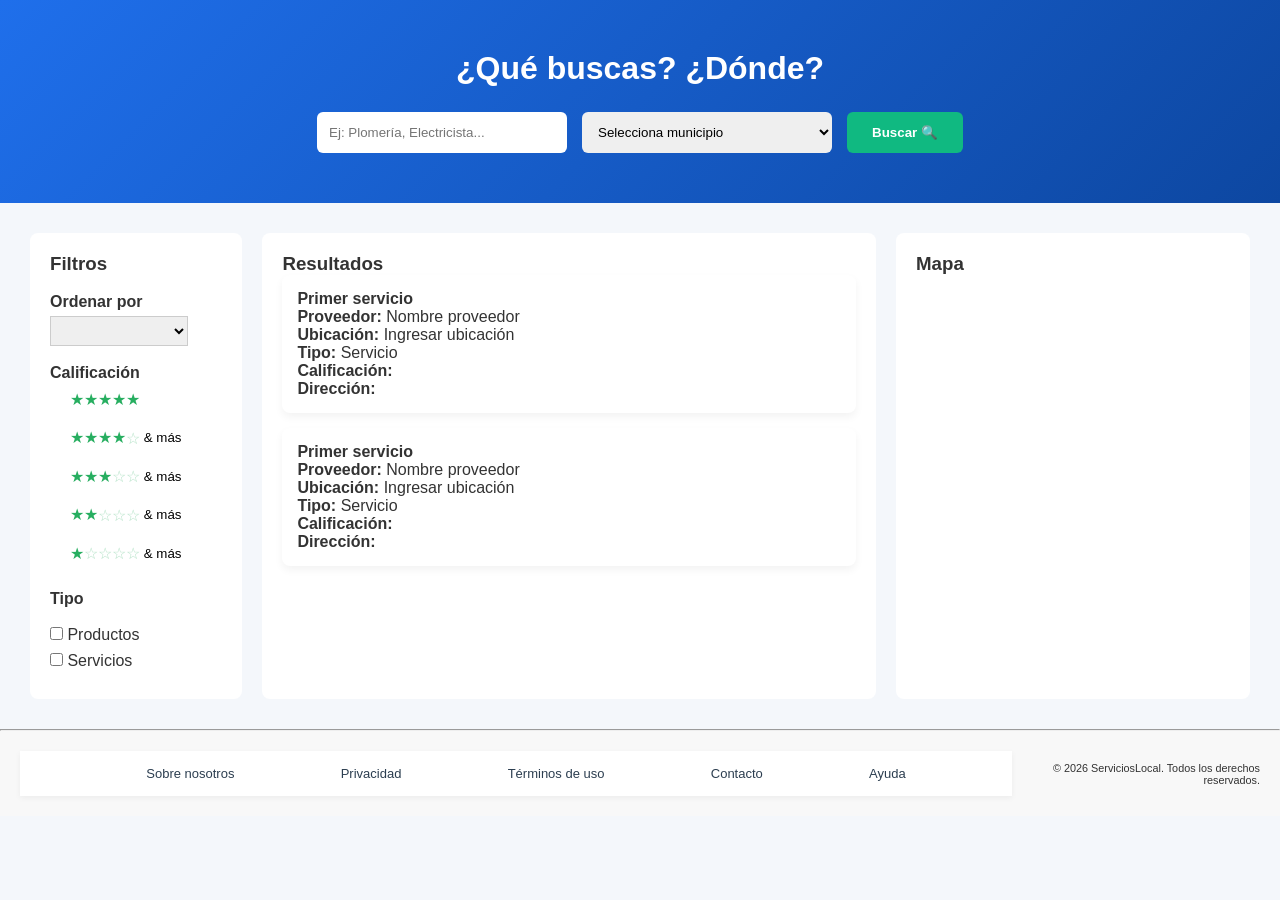
==== index.html @ 62967c78 "cambios" ====
<!DOCTYPE html>
<html lang="es">

<head>
    <meta charset="UTF-8">
    <title>Servicios y productos aérea metropolitana</title>
    <meta name="viewport" content="width=device-width, initial-scale=1.0">
    <link rel="stylesheet" href="css/styles.css">
    <link rel="stylesheet" href="css/header.css">
    <link rel="stylesheet" href="css/filtros.css">
    <link rel="stylesheet" href="css/footer.css">
</head>

<body>

    <!-- NAVBAR --.>
    <header>
        <nav class="main-nav">
            <nav class="nav1">
                <h1>
                    <span class="nombre-servicios">Servicios</span><span class="nombre-local">Local</span>
                </h1>
            </nav>
            <nav class="navbar links-nav">
                <a href="#"> Categorias</a>
                <a href="#"> Publicar Servicios</a>
                <a href="#"> Iniciar Sesión</a>
                <button class="button-header" type="submit" class="search-button">Buscar 🔍</button>
            </nav>
        </nav>

    </header>

    <!-- HERO BUSCADOR -->
    <section class="hero">
        <h1>¿Qué buscas? ¿Dónde?</h1>

        <div class="search-box">
            <input type="text" placeholder="Ej: Plomería, Electricista...">

            <select>
                <option value="">Selecciona municipio</option>
                <option>Medellín</option>
                <option>Bello</option>
                <option>Envigado</option>
                <option>Itagüí</option>
                <option>Sabaneta</option>
                <option>La Estrella</option>
                <option>Copacabana</option>
                <option>Girardota</option>
                <option>Caldas</option>
            </select>

            <button type="submit" class="search-button">Buscar 🔍</button>
        </div>
    </section>

    <!-- CONTENIDO PRINCIPAL -->
    <main class="layout">

        <!-- FILTROS -->
        <aside class="filters">
            <div>
                <h3>Filtros</h3>
            </div>
            <br>
            <div>
                <h4>Ordenar por</h4>
            </div>
            <div>
                <select>
                    <option value=""></option>
                    <option> Tipo</option>
                    <option> Servicio</option>
                    <option> Producto</option>
                    <option> Municipio</option>
                    <option> Calificación</option>
                </select>
            </div>
            <br>
            <div>
                <h4>Calificación</h4>
            </div>
            <div class="filtros-clasi-wrap">
                <button class="filtro-clasi" type="button"><span class="star-llena">★★★★★</span></button>
                <button class="filtro-clasi" type="button"><span class="star-llena">★★★★</span><span
                        class="star-vacia">☆</span> & más</button>
                <button class="filtro-clasi" type="button"><span class="star-llena">★★★</span><span
                        class="star-vacia">☆☆</span> & más</button>
                <button class="filtro-clasi" type="button"><span class="star-llena">★★</span><span
                        class="star-vacia">☆☆☆</span> & más</button>
                <button class="filtro-clasi" type="button"><span class="star-llena">★</span><span
                        class="star-vacia">☆☆☆☆</span> & más</button>
            </div>
            <br>
            <div>
                <div><h4>Tipo</h4></div>
                <br>
                <div class="vertical-checkbox">
                <label>
                    <input type="checkbox" name="Productos" value="valor1">
                    Productos</label>
                <label>
                    <input type="checkbox" name="Servicios" value="valor2">
                    Servicios</label>
                </div>

            </div>

        </aside>

        <!-- RESULTADOS -->
        <section class="results">
            <h3>Resultados</h3>

            <div class="card">
                <h4>Primer servicio</h4>
                <p><strong>Proveedor:</strong> Nombre proveedor</p>
                <p><strong>Ubicación:</strong> Ingresar ubicación</p>
                <p><strong>Tipo:</strong> Servicio</p>
                <p><strong>Calificación:</strong> </p>
                <p><strong>Dirección:</strong> </p>
            </div>

            <div class="card">
                <h4>Primer servicio</h4>
                <p><strong>Proveedor:</strong> Nombre proveedor</p>
                <p><strong>Ubicación:</strong> Ingresar ubicación</p>
                <p><strong>Tipo:</strong> Servicio</p>
                <p><strong>Calificación:</strong> </p>
                <p><strong>Dirección:</strong> </p>
            </div>

        </section>

        <!-- MAPA -->
        <aside class="map">
            <h3>Mapa</h3>
            <iframe
                src="https://www.google.com/maps/embed?pb=!1m14!1m12!1m3!1d31729.484888366733!2d-75.6091692!3d6.2392506!2m3!1f0!2f0!3f0!3m2!1i1024!2i768!4f13.1!5e0!3m2!1ses!2sco!4v1772142961700!5m2!1ses!2sco"
                loading="lazy" allowfullscreen="" referrerpolicy="no-referrer-when-downgrade"></iframe>
        </aside>

    </main>

    <hr>
    <footer>
        <nav class="main-nav">
            <nav class="navbar links-foot">
                <a href="#"> Sobre nosotros</a>
                <a href="#"> Privacidad</a>
                <a href="#"> Términos de uso</a>
                <a href="#"> Contacto</a>
                <a href="#"> Ayuda</a>
            </nav>
        </nav>
        <p>&copy; 2026 ServiciosLocal. Todos los derechos reservados.</p>
    </footer>

</body>

</html>
---- css/styles.css ----
* {
    margin: 0;
    padding: 0;
    box-sizing: border-box;
    
}

body {
    font-family: 'Segoe UI', Arial, sans-serif;
    background-color: #f4f7fb;
    color: #333;
}


/* HERO */
.hero {
    background: linear-gradient(135deg, #1f6feb, #0d47a1);
    color: white;
    padding: 50px 20px;
    text-align: center;
}

.hero h1 {
    margin-bottom: 25px;
    font-size: 32px;
}

.search-box {
    display: flex;
    justify-content: center;
    gap: 15px;
    flex-wrap: wrap;
}

.search-box input,
.search-box select {
    padding: 12px;
    width: 250px;
    border-radius: 6px;
    border: none;
}

.search-box button {
    padding: 12px 25px;
    background: #10B981;
    border: none;
    border-radius: 6px;
    font-weight: bold;
    color: white;
    cursor: pointer;
}

/* LAYOUT */
.layout {
    display: grid;
    grid-template-columns: 18fr 52fr 30fr;
    gap: 20px;
    padding: 30px;
}

/* RESULTADOS */
.results {
    background: white;
    padding: 20px;
    border-radius: 8px;
}

.card {
    background: #ffffff;
    padding: 15px;
    border-radius: 8px;
    margin-bottom: 15px;
    box-shadow: 0 4px 8px rgba(0,0,0,0.05);
}

/* MAPA */
.map {
    background: white;
    padding: 20px;
    border-radius: 8px;
}

.map iframe {
    width: 100%;
    height: 400px;
    border: none;
    border-radius: 8px;
}

/* RESPONSIVE */
@media (max-width: 900px) {
    .layout {
        grid-template-columns: 1fr;
    }

    .filters, .map {
        order: 2;
    }

    .results {
        order: 1;
    }
}
---- css/header.css ----
.navbar {
    display: flex;
    align-items: center;
    gap: 20px;
    background: white;
    padding: 15px 40px;
    box-shadow: 0 2px 6px rgba(0,0,0,0.05);
}

.search-nav {
    display: flex;
    align-items: center;
    justify-content: flex-end;
    flex: 1;
    order: 1;
}
.nombre-servicios {
    font-size: 30px;
    font-weight: bold;
    color: #2563EB;
}
.nombre-local {
    font-size: 30px;
    font-weight: bold;
    color: #10B981;
}
.main-nav {
    display: flex;
    align-items: center;
}
.search-input {
    width: 400px;
    padding: 10px;
    border-radius: 5px;
}
form {
    display: flex;
    gap: 10px;
    align-items: center;
    justify-content: center;
}
.button-header {
    padding: 10px 20px;
    background-color: #2563EB;
    color: white;
    border: none;
    border-radius: 5px;
    cursor: pointer;
}
.nav1 {
    display: flex;
    justify-content: flex-start;
    flex: 1;
    order: 1;
    margin-left: 20px;
}

.links-nav {
    display: flex;
    align-items: center;
    justify-content: flex-end;
    flex: 1;
    order: 2;
    gap: 20px;
    background-color: none;
}

.navbar a {
    text-decoration: none;
    margin-left: 20px;
    color: #2c3e50;
    font-weight: 500;
}
---- css/filtros.css ----
/* FILTROS */
.filters {
    background: white;
    padding: 20px;
    border-radius: 8px;
}

.filters select {
    width: 80%;
    height: 30px;
    border: 1px solid #ccc;
    padding: 5px;
    margin-top: 5px;
}
.filtro-clasi {
    padding: 10px 20px;
    background-color: transparent;
    border: none;
    border-radius: 5px;
    cursor: pointer;
    transition: background-color 0.3s ease;
    text-align: left;
}
.filtro-clasi:hover {
    background-color: #f0f0f0;
}
.star-llena {
    color: #27ae60;
    font-size: 1.2em;
    line-height: 1;
    vertical-align: middle;
}

.star-vacia {
    color: #27ae60;
    font-size: 1.2em;
    line-height: 1;
    vertical-align: middle;
    opacity: 0.35;
}

.filtros-clasi-wrap {
    display: flex;
    flex-direction: column;
    gap: 2px;
}

.vertical-checkbox label {
    display: block;
    margin-bottom: 8px;
  }
---- css/footer.css ----
.links-foot {
    display: flex;
    align-items: center;
    justify-content: space-evenly;
    gap: 20px;
    background-color: none;
    width: 100%;
}
footer{
    display: flex;
    align-items: center;
    background-color: #f8f8f8;
    padding: 20px;
    font-size: small;
    display: grid;
    grid-template-columns: 80fr 20fr;

}
footer > p{
    text-align: right;
    flex: 1;
    font-size: smaller;
}
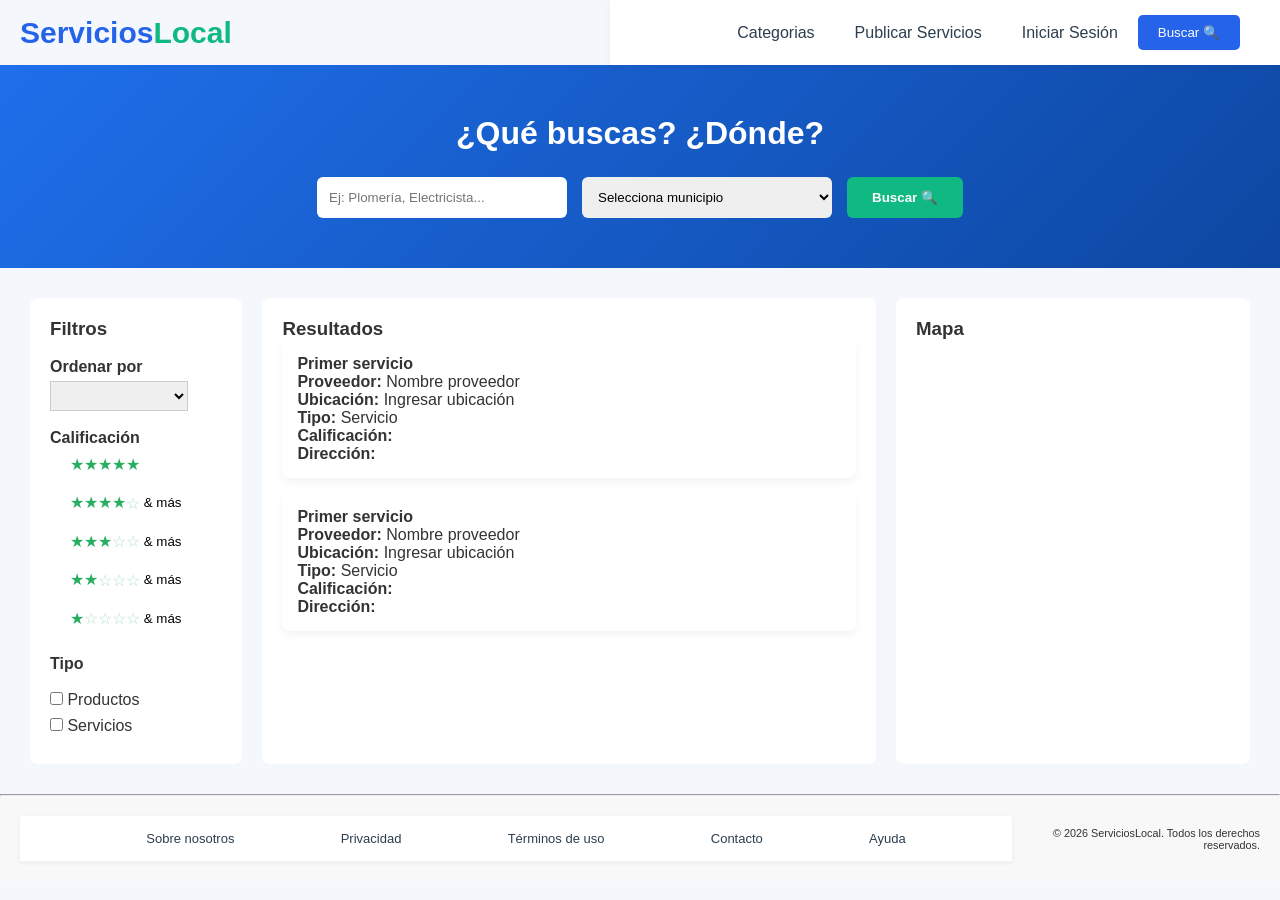
==== commit e5a389de: "Principal" ====
--- a/index.html
+++ b/index.html
@@ -13,7 +13,7 @@
 
 <body>
 
-    <!-- NAVBAR --.>
+    <!-- NAVBAR -->
     <header>
         <nav class="main-nav">
             <nav class="nav1">
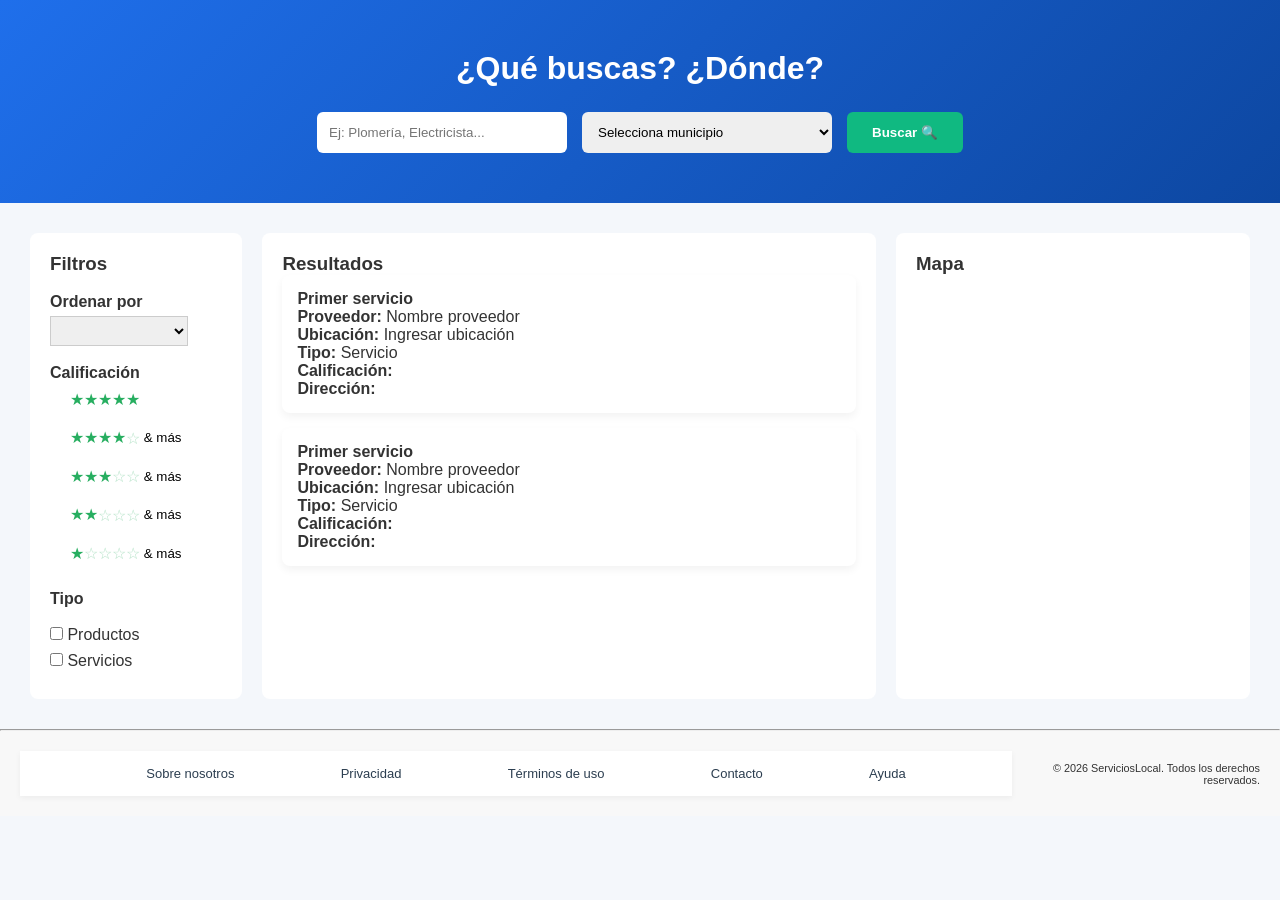
==== commit de0b72dc: "Revert "Principal" This reverts commit e5a389deef6920fab76e0f1150cbebae7aca3828." ====
--- a/index.html
+++ b/index.html
@@ -13,7 +13,7 @@
 
 <body>
 
-    <!-- NAVBAR -->
+    <!-- NAVBAR --.>
     <header>
         <nav class="main-nav">
             <nav class="nav1">
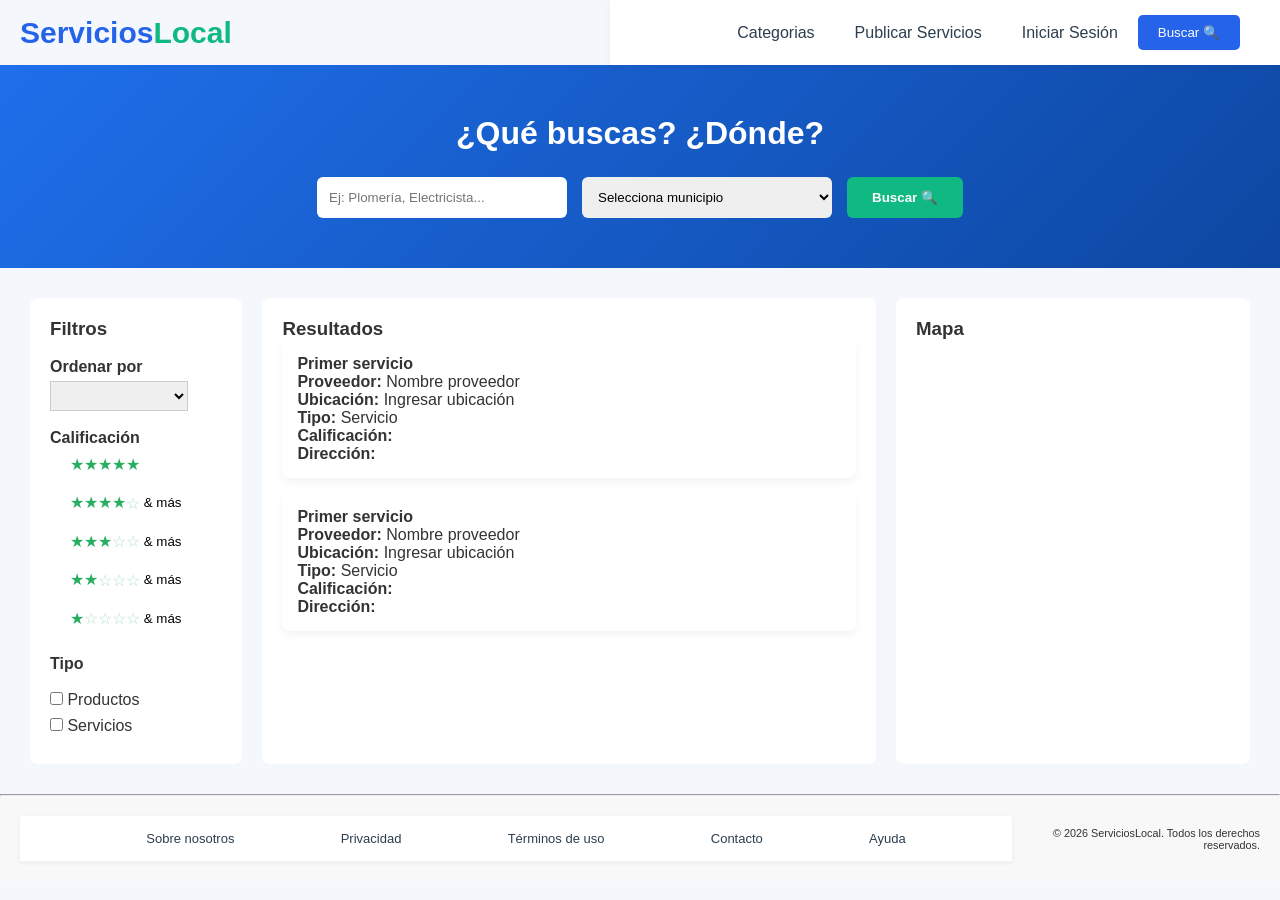
==== commit 0232e14f: "Reapply "Principal" This reverts commit de0b72dcaa52be8d0424aa685a85e607bd64a0fa." ====
--- a/index.html
+++ b/index.html
@@ -13,7 +13,7 @@
 
 <body>
 
-    <!-- NAVBAR --.>
+    <!-- NAVBAR -->
     <header>
         <nav class="main-nav">
             <nav class="nav1">
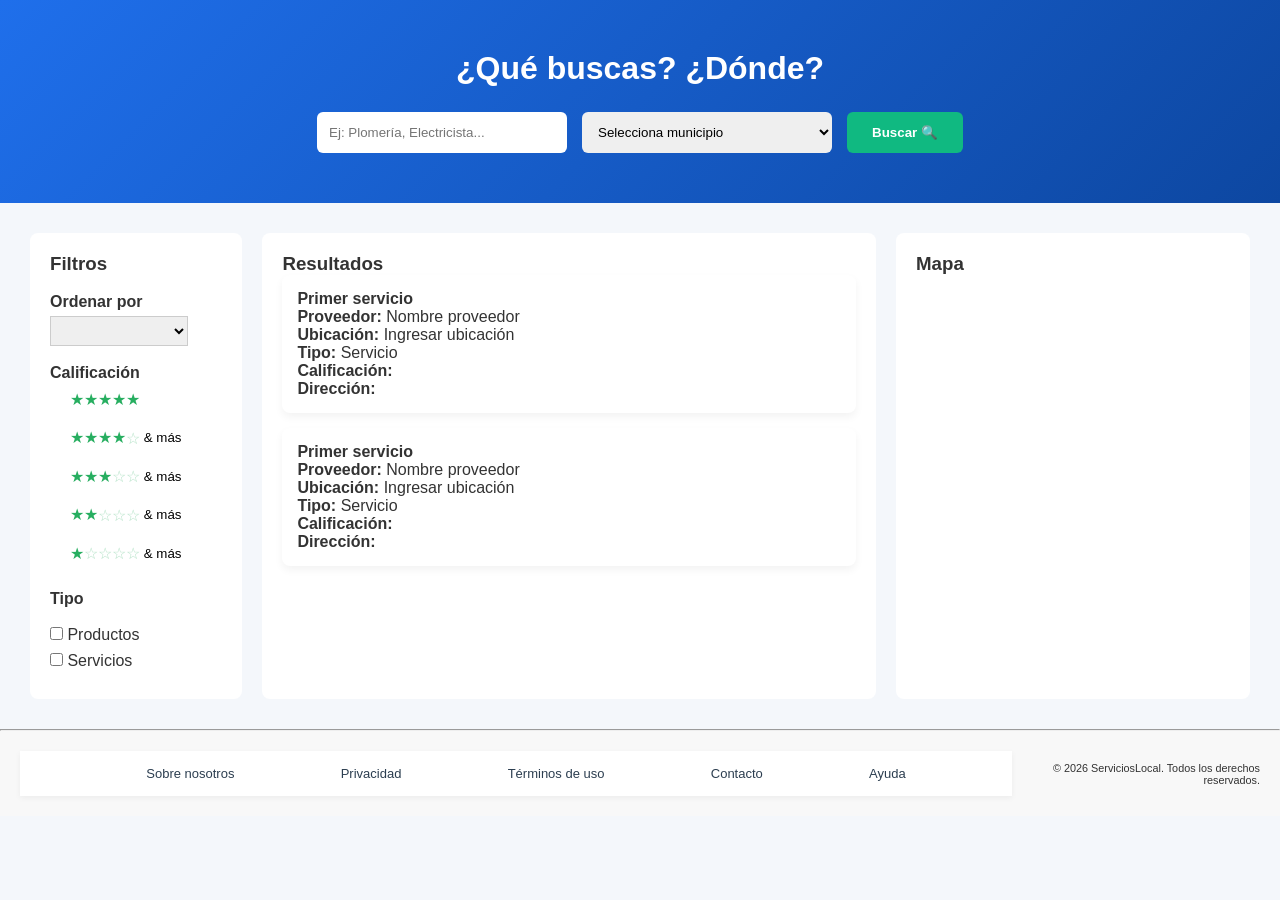
==== commit d584a856: "Revert "Reapply "Principal"" This reverts commit 0232e14f64d5942b1a5f2b921e55f8623a5e5dbb." ====
--- a/index.html
+++ b/index.html
@@ -13,7 +13,7 @@
 
 <body>
 
-    <!-- NAVBAR -->
+    <!-- NAVBAR --.>
     <header>
         <nav class="main-nav">
             <nav class="nav1">
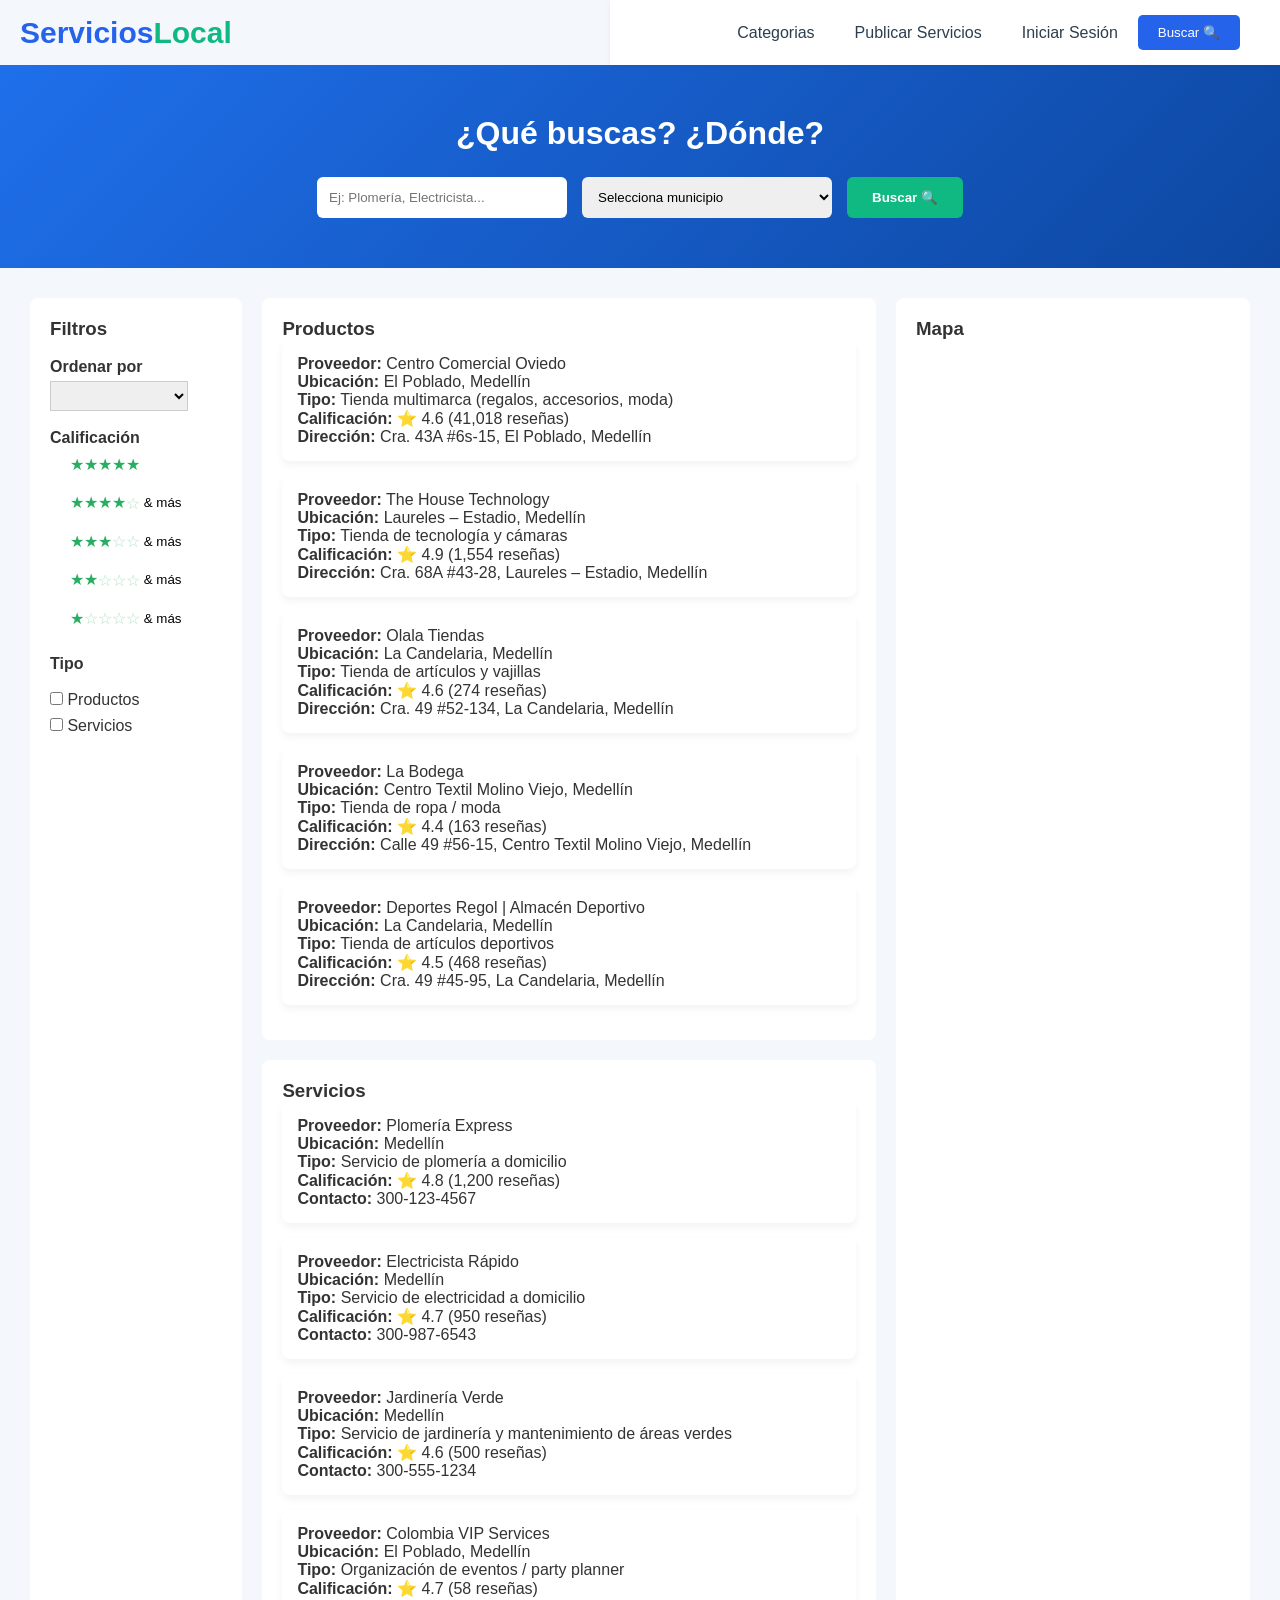
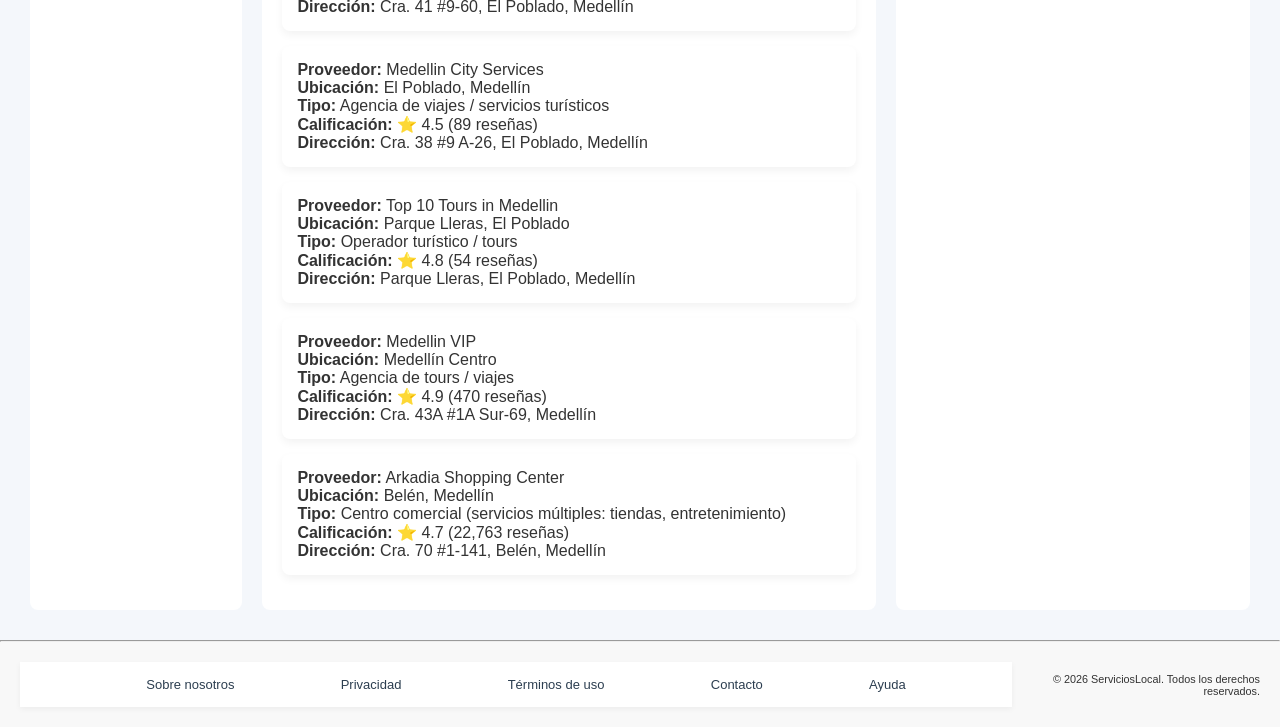
==== commit 740e8935: "actualizacion de productos y servicios" ====
--- a/index.html
+++ b/index.html
@@ -13,7 +13,7 @@
 
 <body>
 
-    <!-- NAVBAR --.>
+    <!-- NAVBAR -->
     <header>
         <nav class="main-nav">
             <nav class="nav1">
@@ -68,7 +68,7 @@
                 <h4>Ordenar por</h4>
             </div>
             <div>
-                <select>
+                <select name="filtro-ordenar" id="filtro-ordenar">
                     <option value=""></option>
                     <option> Tipo</option>
                     <option> Servicio</option>
@@ -94,15 +94,17 @@
             </div>
             <br>
             <div>
-                <div><h4>Tipo</h4></div>
+                <div>
+                    <h4>Tipo</h4>
+                </div>
                 <br>
                 <div class="vertical-checkbox">
-                <label>
-                    <input type="checkbox" name="Productos" value="valor1">
-                    Productos</label>
-                <label>
-                    <input type="checkbox" name="Servicios" value="valor2">
-                    Servicios</label>
+                    <label>
+                        <input type="checkbox" name="Productos" value="valor1">
+                        Productos</label>
+                    <label>
+                        <input type="checkbox" name="Servicios" value="valor2">
+                        Servicios</label>
                 </div>
 
             </div>
@@ -110,28 +112,120 @@
         </aside>
 
         <!-- RESULTADOS -->
+        <div class="results-container">
         <section class="results">
-            <h3>Resultados</h3>
-
-            <div class="card">
-                <h4>Primer servicio</h4>
-                <p><strong>Proveedor:</strong> Nombre proveedor</p>
-                <p><strong>Ubicación:</strong> Ingresar ubicación</p>
-                <p><strong>Tipo:</strong> Servicio</p>
-                <p><strong>Calificación:</strong> </p>
-                <p><strong>Dirección:</strong> </p>
-            </div>
-
-            <div class="card">
-                <h4>Primer servicio</h4>
-                <p><strong>Proveedor:</strong> Nombre proveedor</p>
-                <p><strong>Ubicación:</strong> Ingresar ubicación</p>
-                <p><strong>Tipo:</strong> Servicio</p>
-                <p><strong>Calificación:</strong> </p>
-                <p><strong>Dirección:</strong> </p>
+            <h3>Productos</h3>
+
+            <div class="card">
+                <p><strong>Proveedor:</strong> Centro Comercial Oviedo</p>
+                <p><strong>Ubicación:</strong> El Poblado, Medellín</p>
+                <p><strong>Tipo:</strong> Tienda multimarca (regalos, accesorios, moda)</p>
+                <p><strong>Calificación:</strong> ⭐ 4.6 (41,018 reseñas)</p>
+                <p><strong>Dirección:</strong> Cra. 43A #6s-15, El Poblado, Medellín</p>
+            </div>
+
+            <div class="card">
+                <p><strong>Proveedor:</strong> The House Technology</p>
+                <p><strong>Ubicación:</strong> Laureles – Estadio, Medellín</p>
+                <p><strong>Tipo:</strong> Tienda de tecnología y cámaras</p>
+                <p><strong>Calificación:</strong> ⭐ 4.9 (1,554 reseñas)</p>
+                <p><strong>Dirección:</strong> Cra. 68A #43-28, Laureles – Estadio, Medellín</p>
+            </div>
+
+            <div class="card">
+                <p><strong>Proveedor:</strong> Olala Tiendas</p>
+                <p><strong>Ubicación:</strong> La Candelaria, Medellín</p>
+                <p><strong>Tipo:</strong> Tienda de artículos y vajillas</p>
+                <p><strong>Calificación:</strong> ⭐ 4.6 (274 reseñas)</p>
+                <p><strong>Dirección:</strong> Cra. 49 #52-134, La Candelaria, Medellín</p>
+            </div>
+
+            <div class="card">
+                <p><strong>Proveedor:</strong> La Bodega</p>
+                <p><strong>Ubicación:</strong> Centro Textil Molino Viejo, Medellín</p>
+                <p><strong>Tipo:</strong> Tienda de ropa / moda</p>
+                <p><strong>Calificación:</strong> ⭐ 4.4 (163 reseñas)</p>
+                <p><strong>Dirección:</strong> Calle 49 #56-15, Centro Textil Molino Viejo, Medellín</p>
+            </div>
+
+            <div class="card">
+                <p><strong>Proveedor:</strong> Deportes Regol | Almacén Deportivo</p>
+                <p><strong>Ubicación:</strong> La Candelaria, Medellín</p>
+                <p><strong>Tipo:</strong> Tienda de artículos deportivos</p>
+                <p><strong>Calificación:</strong> ⭐ 4.5 (468 reseñas)</p>
+                <p><strong>Dirección:</strong> Cra. 49 #45-95, La Candelaria, Medellín</p>
             </div>
 
         </section>
+        <section class="results">
+            <h3>Servicios</h3>
+
+            <div class="card">
+                <p><strong>Proveedor:</strong> Plomería Express</p>
+                <p><strong>Ubicación:</strong> Medellín</p>
+                <p><strong>Tipo:</strong> Servicio de plomería a domicilio</p>
+                <p><strong>Calificación:</strong> ⭐ 4.8 (1,200 reseñas)</p>
+                <p><strong>Contacto:</strong> 300-123-4567</p>
+            </div>
+
+            <div class="card">
+                <p><strong>Proveedor:</strong> Electricista Rápido</p>
+                <p><strong>Ubicación:</strong> Medellín</p>
+                <p><strong>Tipo:</strong> Servicio de electricidad a domicilio</p>
+                <p><strong>Calificación:</strong> ⭐ 4.7 (950 reseñas)</p>
+                <p><strong>Contacto:</strong> 300-987-6543</p>
+            </div>
+
+            <div class="card">
+                <p><strong>Proveedor:</strong> Jardinería Verde</p>
+                <p><strong>Ubicación:</strong> Medellín</p>
+                <p><strong>Tipo:</strong> Servicio de jardinería y mantenimiento de áreas verdes</p>
+                <p><strong>Calificación:</strong> ⭐ 4.6 (500 reseñas)</p>
+                <p><strong>Contacto:</strong> 300-555-1234</p>
+            </div>
+
+            <div class="card">
+                <p><strong>Proveedor:</strong> Colombia VIP Services</p>
+                <p><strong>Ubicación:</strong> El Poblado, Medellín</p>
+                <p><strong>Tipo:</strong> Organización de eventos / party planner</p>
+                <p><strong>Calificación:</strong> ⭐ 4.7 (58 reseñas)</p>
+                <p><strong>Dirección:</strong> Cra. 41 #9-60, El Poblado, Medellín</p>
+            </div>
+
+            <div class="card">
+                <p><strong>Proveedor:</strong> Medellin City Services</p>
+                <p><strong>Ubicación:</strong> El Poblado, Medellín</p>
+                <p><strong>Tipo:</strong> Agencia de viajes / servicios turísticos</p>
+                <p><strong>Calificación:</strong> ⭐ 4.5 (89 reseñas)</p>
+                <p><strong>Dirección:</strong> Cra. 38 #9 A-26, El Poblado, Medellín</p>
+            </div>
+
+            <div class="card">
+                <p><strong>Proveedor:</strong> Top 10 Tours in Medellin</p>
+                <p><strong>Ubicación:</strong> Parque Lleras, El Poblado</p>
+                <p><strong>Tipo:</strong> Operador turístico / tours</p>
+                <p><strong>Calificación:</strong> ⭐ 4.8 (54 reseñas)</p>
+                <p><strong>Dirección:</strong> Parque Lleras, El Poblado, Medellín</p>
+            </div>
+
+            <div class="card">
+                <p><strong>Proveedor:</strong> Medellin VIP</p>
+                <p><strong>Ubicación:</strong> Medellín Centro</p>
+                <p><strong>Tipo:</strong> Agencia de tours / viajes</p>
+                <p><strong>Calificación:</strong> ⭐ 4.9 (470 reseñas)</p>
+                <p><strong>Dirección:</strong> Cra. 43A #1A Sur-69, Medellín</p>
+            </div>
+
+            <div class="card">
+                <p><strong>Proveedor:</strong> Arkadia Shopping Center</p>
+                <p><strong>Ubicación:</strong> Belén, Medellín</p>
+                <p><strong>Tipo:</strong> Centro comercial (servicios múltiples: tiendas, entretenimiento)</p>
+                <p><strong>Calificación:</strong> ⭐ 4.7 (22,763 reseñas)</p>
+                <p><strong>Dirección:</strong> Cra. 70 #1-141, Belén, Medellín</p>
+            </div>
+
+        </section>
+        </div>
 
         <!-- MAPA -->
         <aside class="map">
--- a/css/styles.css
+++ b/css/styles.css
@@ -59,6 +59,12 @@
 }
 
 /* RESULTADOS */
+.results-container {
+    display: flex;
+    flex-direction: column;
+    gap: 20px;
+}
+
 .results {
     background: white;
     padding: 20px;
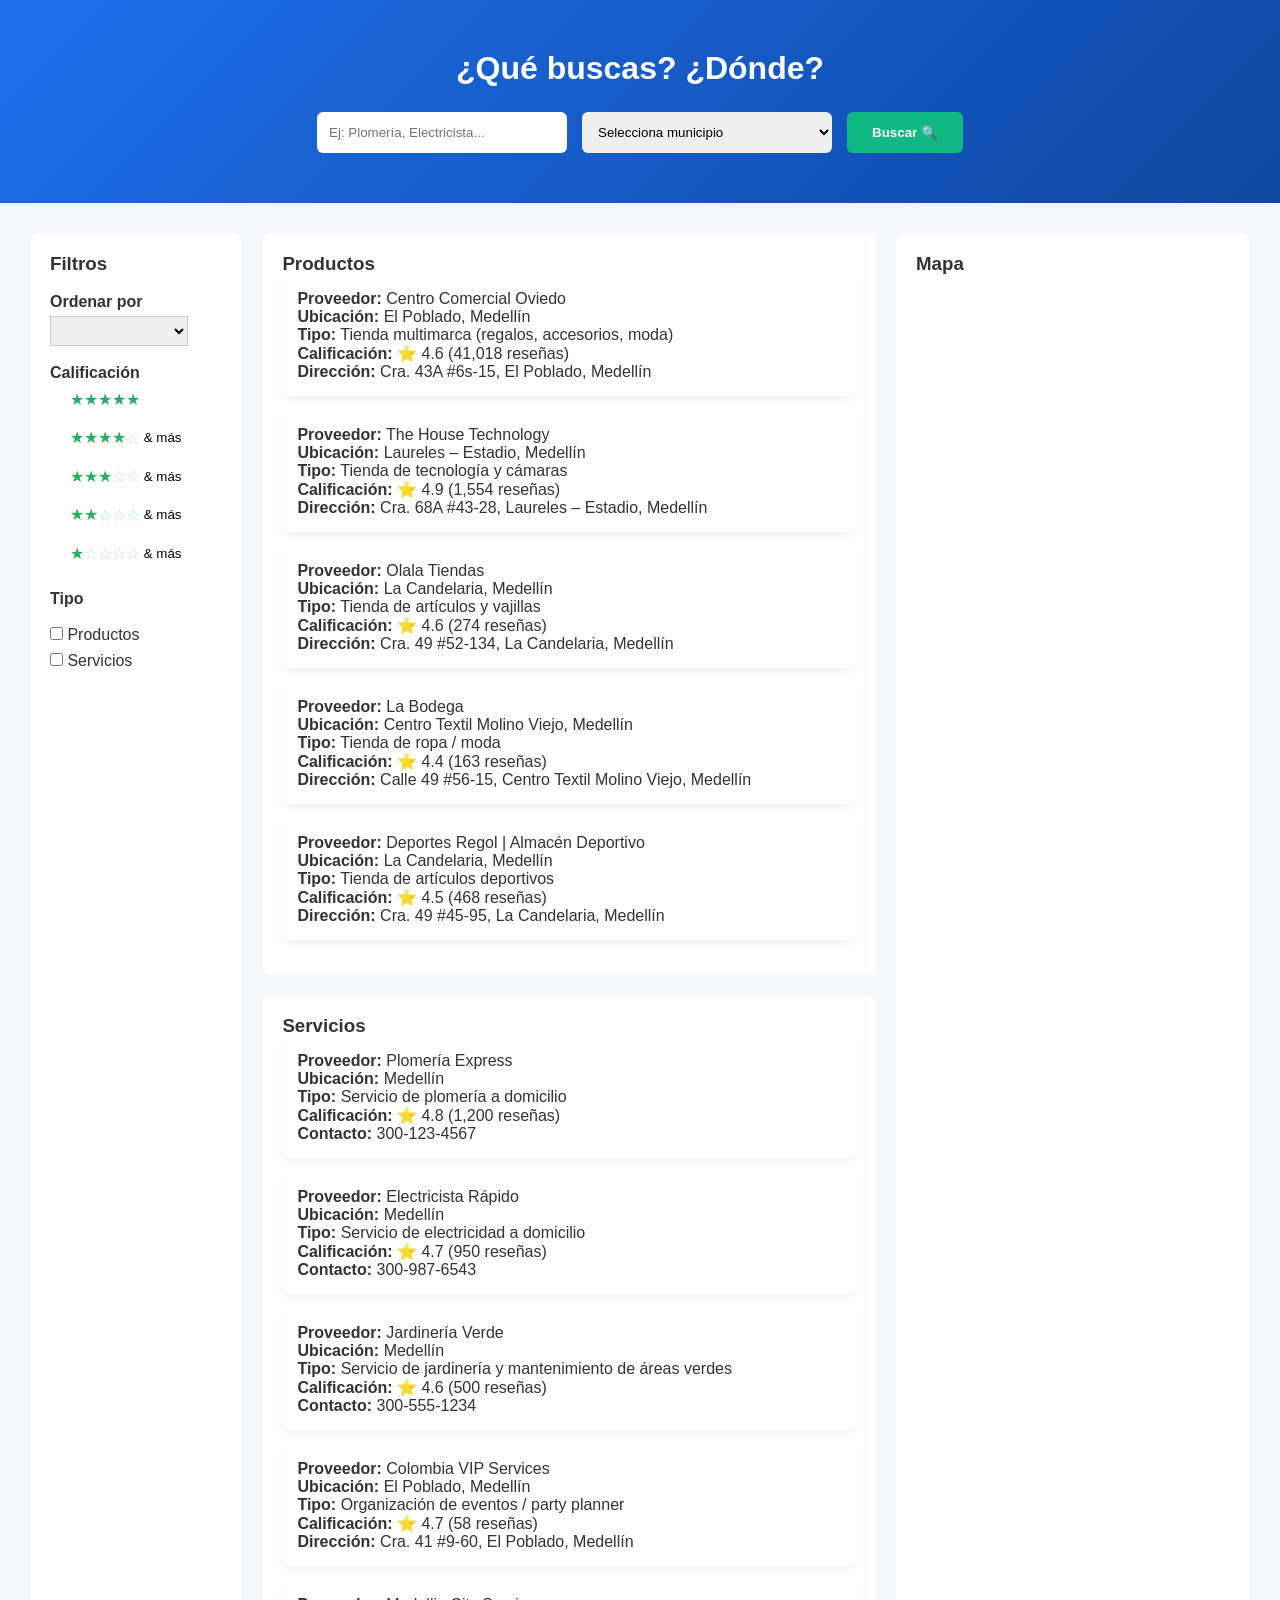
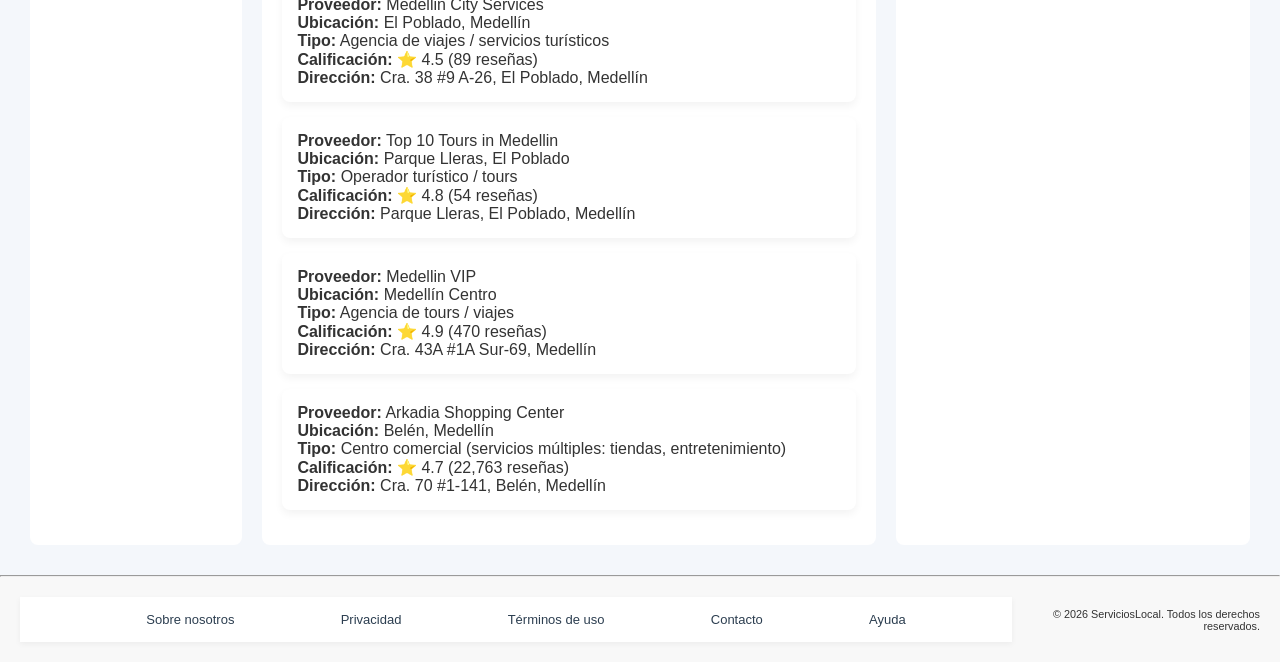
==== commit d26bcea5: "Merge branch 'main' of https://github.com/Dafesaro/Portafolio_services" ====
--- a/index.html
+++ b/index.html
@@ -13,7 +13,7 @@
 
 <body>
 
-    <!-- NAVBAR -->
+    <!-- NAVBAR --.>
     <header>
         <nav class="main-nav">
             <nav class="nav1">
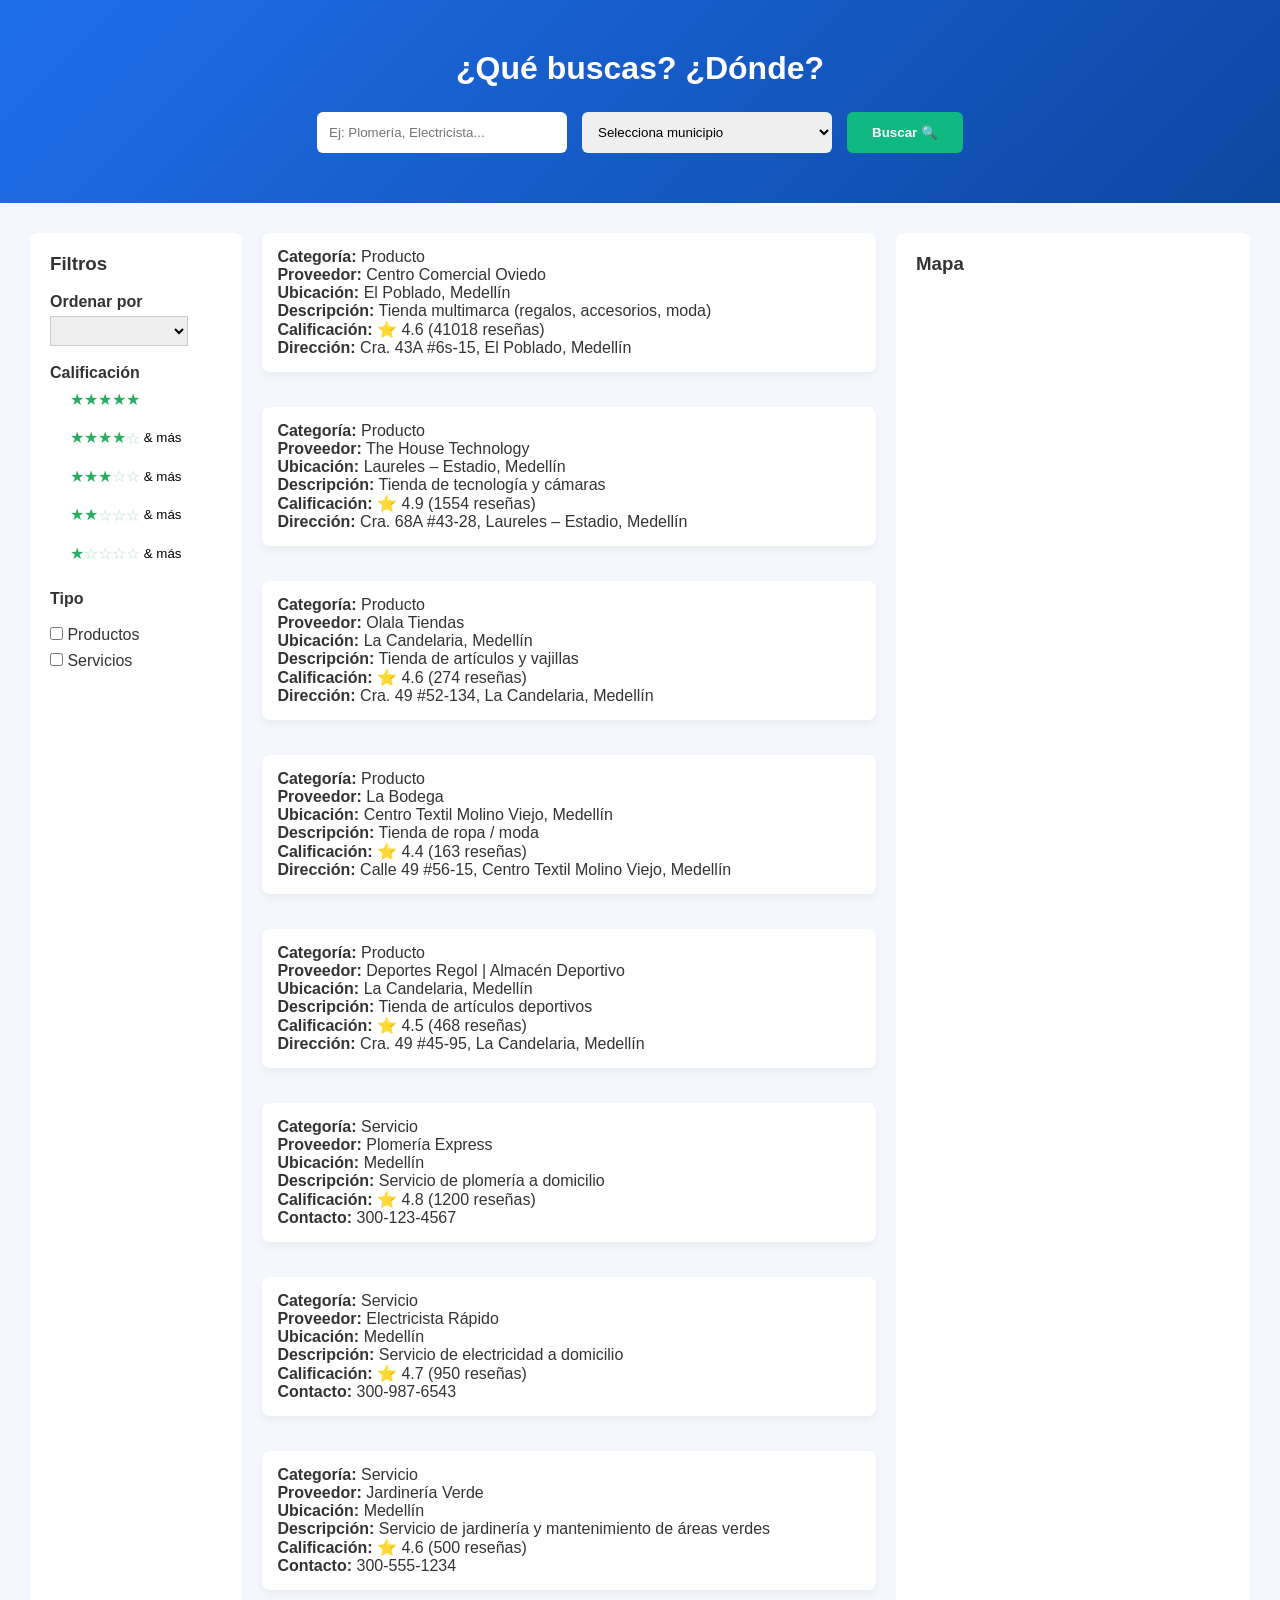
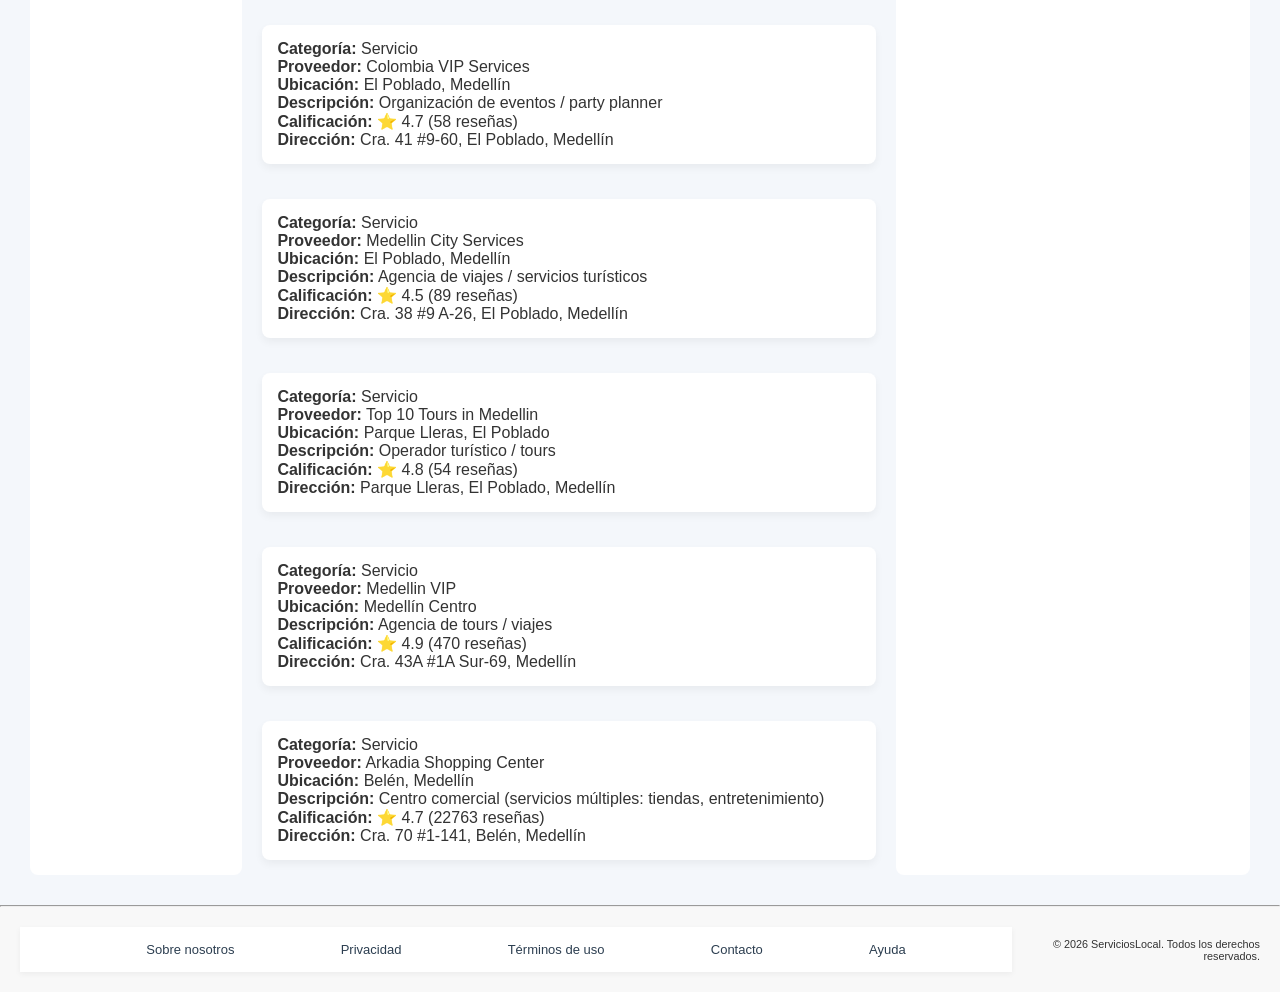
==== commit 91327e7c: "primera actulización JS: botón buscar" ====
--- a/index.html
+++ b/index.html
@@ -36,9 +36,9 @@
         <h1>¿Qué buscas? ¿Dónde?</h1>
 
         <div class="search-box">
-            <input type="text" placeholder="Ej: Plomería, Electricista...">
+            <input type="text"  id="inputBusqueda" placeholder="Ej: Plomería, Electricista...">
 
-            <select>
+            <select id="selectMunicipio">
                 <option value="">Selecciona municipio</option>
                 <option>Medellín</option>
                 <option>Bello</option>
@@ -51,7 +51,7 @@
                 <option>Caldas</option>
             </select>
 
-            <button type="submit" class="search-button">Buscar 🔍</button>
+            <button type="button" id="btnBuscarHero" class="search-button">Buscar 🔍</button>
         </div>
     </section>
 
@@ -113,118 +113,7 @@
 
         <!-- RESULTADOS -->
         <div class="results-container">
-        <section class="results">
-            <h3>Productos</h3>
-
-            <div class="card">
-                <p><strong>Proveedor:</strong> Centro Comercial Oviedo</p>
-                <p><strong>Ubicación:</strong> El Poblado, Medellín</p>
-                <p><strong>Tipo:</strong> Tienda multimarca (regalos, accesorios, moda)</p>
-                <p><strong>Calificación:</strong> ⭐ 4.6 (41,018 reseñas)</p>
-                <p><strong>Dirección:</strong> Cra. 43A #6s-15, El Poblado, Medellín</p>
-            </div>
-
-            <div class="card">
-                <p><strong>Proveedor:</strong> The House Technology</p>
-                <p><strong>Ubicación:</strong> Laureles – Estadio, Medellín</p>
-                <p><strong>Tipo:</strong> Tienda de tecnología y cámaras</p>
-                <p><strong>Calificación:</strong> ⭐ 4.9 (1,554 reseñas)</p>
-                <p><strong>Dirección:</strong> Cra. 68A #43-28, Laureles – Estadio, Medellín</p>
-            </div>
-
-            <div class="card">
-                <p><strong>Proveedor:</strong> Olala Tiendas</p>
-                <p><strong>Ubicación:</strong> La Candelaria, Medellín</p>
-                <p><strong>Tipo:</strong> Tienda de artículos y vajillas</p>
-                <p><strong>Calificación:</strong> ⭐ 4.6 (274 reseñas)</p>
-                <p><strong>Dirección:</strong> Cra. 49 #52-134, La Candelaria, Medellín</p>
-            </div>
-
-            <div class="card">
-                <p><strong>Proveedor:</strong> La Bodega</p>
-                <p><strong>Ubicación:</strong> Centro Textil Molino Viejo, Medellín</p>
-                <p><strong>Tipo:</strong> Tienda de ropa / moda</p>
-                <p><strong>Calificación:</strong> ⭐ 4.4 (163 reseñas)</p>
-                <p><strong>Dirección:</strong> Calle 49 #56-15, Centro Textil Molino Viejo, Medellín</p>
-            </div>
-
-            <div class="card">
-                <p><strong>Proveedor:</strong> Deportes Regol | Almacén Deportivo</p>
-                <p><strong>Ubicación:</strong> La Candelaria, Medellín</p>
-                <p><strong>Tipo:</strong> Tienda de artículos deportivos</p>
-                <p><strong>Calificación:</strong> ⭐ 4.5 (468 reseñas)</p>
-                <p><strong>Dirección:</strong> Cra. 49 #45-95, La Candelaria, Medellín</p>
-            </div>
-
-        </section>
-        <section class="results">
-            <h3>Servicios</h3>
-
-            <div class="card">
-                <p><strong>Proveedor:</strong> Plomería Express</p>
-                <p><strong>Ubicación:</strong> Medellín</p>
-                <p><strong>Tipo:</strong> Servicio de plomería a domicilio</p>
-                <p><strong>Calificación:</strong> ⭐ 4.8 (1,200 reseñas)</p>
-                <p><strong>Contacto:</strong> 300-123-4567</p>
-            </div>
-
-            <div class="card">
-                <p><strong>Proveedor:</strong> Electricista Rápido</p>
-                <p><strong>Ubicación:</strong> Medellín</p>
-                <p><strong>Tipo:</strong> Servicio de electricidad a domicilio</p>
-                <p><strong>Calificación:</strong> ⭐ 4.7 (950 reseñas)</p>
-                <p><strong>Contacto:</strong> 300-987-6543</p>
-            </div>
-
-            <div class="card">
-                <p><strong>Proveedor:</strong> Jardinería Verde</p>
-                <p><strong>Ubicación:</strong> Medellín</p>
-                <p><strong>Tipo:</strong> Servicio de jardinería y mantenimiento de áreas verdes</p>
-                <p><strong>Calificación:</strong> ⭐ 4.6 (500 reseñas)</p>
-                <p><strong>Contacto:</strong> 300-555-1234</p>
-            </div>
-
-            <div class="card">
-                <p><strong>Proveedor:</strong> Colombia VIP Services</p>
-                <p><strong>Ubicación:</strong> El Poblado, Medellín</p>
-                <p><strong>Tipo:</strong> Organización de eventos / party planner</p>
-                <p><strong>Calificación:</strong> ⭐ 4.7 (58 reseñas)</p>
-                <p><strong>Dirección:</strong> Cra. 41 #9-60, El Poblado, Medellín</p>
-            </div>
-
-            <div class="card">
-                <p><strong>Proveedor:</strong> Medellin City Services</p>
-                <p><strong>Ubicación:</strong> El Poblado, Medellín</p>
-                <p><strong>Tipo:</strong> Agencia de viajes / servicios turísticos</p>
-                <p><strong>Calificación:</strong> ⭐ 4.5 (89 reseñas)</p>
-                <p><strong>Dirección:</strong> Cra. 38 #9 A-26, El Poblado, Medellín</p>
-            </div>
-
-            <div class="card">
-                <p><strong>Proveedor:</strong> Top 10 Tours in Medellin</p>
-                <p><strong>Ubicación:</strong> Parque Lleras, El Poblado</p>
-                <p><strong>Tipo:</strong> Operador turístico / tours</p>
-                <p><strong>Calificación:</strong> ⭐ 4.8 (54 reseñas)</p>
-                <p><strong>Dirección:</strong> Parque Lleras, El Poblado, Medellín</p>
-            </div>
-
-            <div class="card">
-                <p><strong>Proveedor:</strong> Medellin VIP</p>
-                <p><strong>Ubicación:</strong> Medellín Centro</p>
-                <p><strong>Tipo:</strong> Agencia de tours / viajes</p>
-                <p><strong>Calificación:</strong> ⭐ 4.9 (470 reseñas)</p>
-                <p><strong>Dirección:</strong> Cra. 43A #1A Sur-69, Medellín</p>
-            </div>
-
-            <div class="card">
-                <p><strong>Proveedor:</strong> Arkadia Shopping Center</p>
-                <p><strong>Ubicación:</strong> Belén, Medellín</p>
-                <p><strong>Tipo:</strong> Centro comercial (servicios múltiples: tiendas, entretenimiento)</p>
-                <p><strong>Calificación:</strong> ⭐ 4.7 (22,763 reseñas)</p>
-                <p><strong>Dirección:</strong> Cra. 70 #1-141, Belén, Medellín</p>
-            </div>
-
-        </section>
+        
         </div>
 
         <!-- MAPA -->
@@ -250,7 +139,7 @@
         </nav>
         <p>&copy; 2026 ServiciosLocal. Todos los derechos reservados.</p>
     </footer>
-
+<script src="js/script.js"></script>
 </body>
 
 </html>
